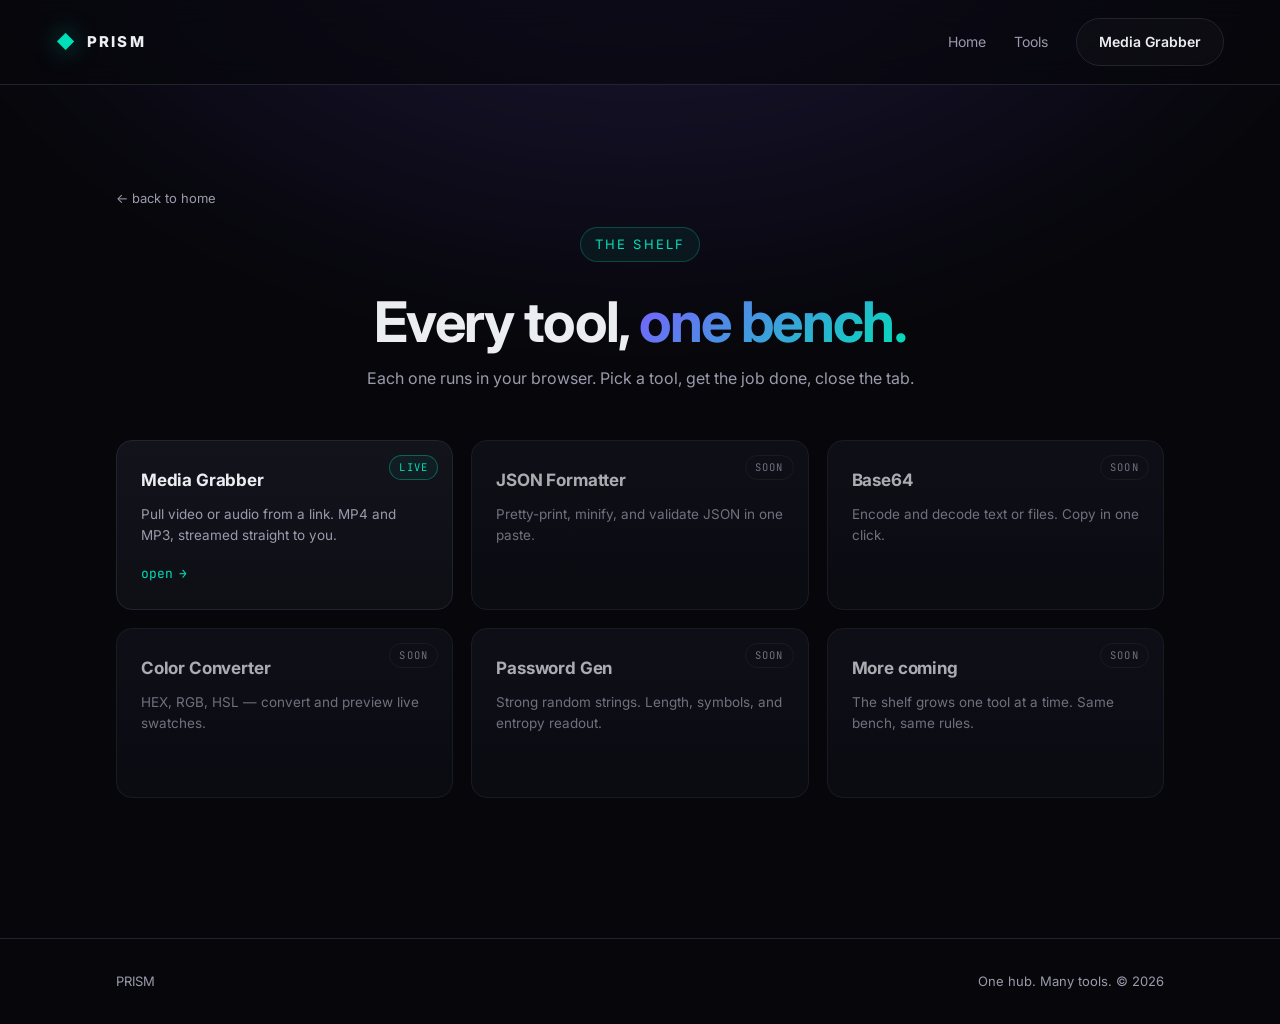
==== public/tools/index.html @ edd63a36 "Add index.html for PRISM tools page" ====
<!DOCTYPE html>
<html lang="en">
<head>
  <meta charset="UTF-8" />
  <meta name="viewport" content="width=device-width, initial-scale=1.0" />
  <meta name="description" content="PRISM tools — every utility on one shelf." />
  <title>PRISM — Tools</title>
  <link rel="preconnect" href="https://fonts.googleapis.com" />
  <link rel="preconnect" href="https://fonts.gstatic.com" crossorigin />
  <link href="https://fonts.googleapis.com/css2?family=Inter:wght@400;500;600;700;800&family=JetBrains+Mono:wght@500;700&display=swap" rel="stylesheet" />
  <link rel="stylesheet" href="../styles.css" />
  <style>
    .hub {
      max-width: 1160px;
      margin: 0 auto;
      padding: clamp(50px, 9vw, 100px) clamp(20px, 5vw, 56px) 80px;
      position: relative;
      z-index: 1;
    }
    .hub-head { text-align: center; margin-bottom: 48px; }
    .hub-head h1 {
      font-size: clamp(30px, 5vw, 56px);
      line-height: 1.08;
      letter-spacing: -0.03em;
      margin: 10px 0 14px;
    }
    .hub-grid {
      display: grid;
      grid-template-columns: repeat(auto-fill, minmax(260px, 1fr));
      gap: 18px;
    }
    .card {
      position: relative;
      display: flex;
      flex-direction: column;
      gap: 10px;
      padding: 26px 24px 24px;
      border: 1px solid var(--line);
      border-radius: var(--radius);
      background: linear-gradient(180deg, var(--panel), var(--bg-soft));
      transition: transform .22s ease, border-color .22s ease, box-shadow .22s ease;
      min-height: 170px;
    }
    .card.live:hover {
      transform: translateY(-4px);
      border-color: var(--accent-2);
      box-shadow: 0 18px 40px rgba(0, 224, 184, 0.08);
    }
    .card.soon { opacity: 0.72; }
    .card.soon:hover { transform: none; }
    .card h2 { font-size: 17px; font-weight: 700; letter-spacing: -0.01em; }
    .card p { color: var(--muted); font-size: 13.5px; line-height: 1.55; }
    .card .go {
      margin-top: auto;
      font-family: var(--mono);
      font-size: 13px;
      color: var(--accent-2);
      display: inline-flex;
      align-items: center;
      gap: 6px;
    }
    .card .go::after { content: "→"; transition: transform .2s ease; }
    .card.live:hover .go::after { transform: translateX(4px); }
    .badge {
      position: absolute;
      top: 14px;
      right: 14px;
      font-family: var(--mono);
      font-size: 10.5px;
      letter-spacing: 0.12em;
      text-transform: uppercase;
      padding: 3px 9px;
      border-radius: 999px;
      border: 1px solid var(--line);
      color: var(--muted);
    }
    .badge.on {
      color: var(--accent-2);
      border-color: rgba(0, 224, 184, 0.35);
      background: rgba(0, 224, 184, 0.06);
    }
    .back {
      display: inline-block;
      margin-bottom: 18px;
      font-size: 13px;
      color: var(--muted);
    }
    .back:hover { color: var(--text); }
  </style>
</head>
<body>
  <div class="beam" aria-hidden="true"></div>

  <header class="nav">
    <a href="/" class="logo">
      <span class="logo-mark">◆</span>
      <span class="logo-text">PRISM</span>
    </a>
    <nav class="nav-links">
      <a href="/">Home</a>
      <a href="/tools">Tools</a>
      <a href="/tools/downloader" class="btn btn-ghost">Media Grabber</a>
    </nav>
    <button class="nav-toggle" aria-label="Menu" aria-expanded="false">
      <span></span><span></span><span></span>
    </button>
  </header>

  <main class="hub">
    <a href="/" class="back">← back to home</a>

    <div class="hub-head">
      <p class="eyebrow">the shelf</p>
      <h1>Every tool, <span class="gradient">one bench.</span></h1>
      <p class="section-sub">Each one runs in your browser. Pick a tool, get the job done, close the tab.</p>
    </div>

    <div class="hub-grid">
      <a class="card live" href="/tools/downloader">
        <span class="badge on">live</span>
        <h2>Media Grabber</h2>
        <p>Pull video or audio from a link. MP4 and MP3, streamed straight to you.</p>
        <span class="go">open</span>
      </a>

      <div class="card soon">
        <span class="badge">soon</span>
        <h2>JSON Formatter</h2>
        <p>Pretty-print, minify, and validate JSON in one paste.</p>
      </div>

      <div class="card soon">
        <span class="badge">soon</span>
        <h2>Base64</h2>
        <p>Encode and decode text or files. Copy in one click.</p>
      </div>

      <div class="card soon">
        <span class="badge">soon</span>
        <h2>Color Converter</h2>
        <p>HEX, RGB, HSL — convert and preview live swatches.</p>
      </div>

      <div class="card soon">
        <span class="badge">soon</span>
        <h2>Password Gen</h2>
        <p>Strong random strings. Length, symbols, and entropy readout.</p>
      </div>

      <div class="card soon">
        <span class="badge">soon</span>
        <h2>More coming</h2>
        <p>The shelf grows one tool at a time. Same bench, same rules.</p>
      </div>
    </div>
  </main>

  <footer class="footer">
    <div class="footer-inner">
      <span class="logo-text">PRISM</span>
      <p>One hub. Many tools. © <span id="year"></span></p>
    </div>
  </footer>

  <script>
    document.getElementById("year").textContent = new Date().getFullYear();
  </script>
</body>
</html>
---- public/styles.css ----
/* PRISM — core styles */
:root {
  --bg: #07070b;
  --bg-soft: #0e0e15;
  --panel: #13131c;
  --line: #23232f;
  --text: #ecedf1;
  --muted: #9a9aac;
  --accent: #7c5cff;
  --accent-2: #00e0b8;
  --grad: linear-gradient(135deg, #7c5cff 0%, #00e0b8 100%);
  --radius: 16px;
  --max: 1160px;
  --font: "Inter", system-ui, -apple-system, sans-serif;
  --mono: "JetBrains Mono", ui-monospace, monospace;
}

* { box-sizing: border-box; margin: 0; padding: 0; }

html { scroll-behavior: smooth; }

body {
  background: var(--bg);
  color: var(--text);
  font-family: var(--font);
  line-height: 1.6;
  -webkit-font-smoothing: antialiased;
  overflow-x: hidden;
}

a { color: inherit; text-decoration: none; }
img { max-width: 100%; display: block; }

/* ambient beam */
.beam {
  position: fixed;
  inset: -20% -10% auto -10%;
  height: 60vh;
  background: radial-gradient(ellipse at 50% 0%, rgba(124, 92, 255, 0.22), transparent 70%);
  filter: blur(40px);
  pointer-events: none;
  z-index: 0;
}

/* nav */
.nav {
  position: sticky;
  top: 0;
  z-index: 50;
  display: flex;
  align-items: center;
  justify-content: space-between;
  gap: 24px;
  padding: 18px clamp(20px, 5vw, 56px);
  backdrop-filter: blur(14px);
  background: rgba(7, 7, 11, 0.65);
  border-bottom: 1px solid var(--line);
}

.logo {
  display: flex;
  align-items: center;
  gap: 10px;
  font-weight: 800;
  letter-spacing: 0.14em;
  font-size: 15px;
}

.logo-mark {
  color: var(--accent-2);
  font-size: 18px;
  filter: drop-shadow(0 0 12px rgba(0, 224, 184, 0.6));
}

.nav-links {
  display: flex;
  align-items: center;
  gap: 28px;
  font-size: 14px;
  color: var(--muted);
}

.nav-links a { transition: color 0.2s ease; }
.nav-links a:hover { color: var(--text); }

.nav-toggle {
  display: none;
  flex-direction: column;
  gap: 5px;
  background: none;
  border: 0;
  cursor: pointer;
  padding: 8px;
}
.nav-toggle span {
  width: 22px;
  height: 2px;
  background: var(--text);
  transition: transform 0.25s ease, opacity 0.25s ease;
}

/* buttons */
.btn {
  display: inline-flex;
  align-items: center;
  gap: 8px;
  padding: 12px 22px;
  border-radius: 999px;
  font-weight: 600;
  font-size: 14px;
  border: 1px solid transparent;
  transition: transform 0.2s ease, box-shadow 0.25s ease, border-color 0.2s ease;
}
.btn:hover { transform: translateY(-2px); }

.btn-primary {
  background: var(--grad);
  color: #05050a;
  box-shadow: 0 10px 30px rgba(124, 92, 255, 0.35);
}
.btn-primary:hover { box-shadow: 0 14px 40px rgba(0, 224, 184, 0.4); }

.btn-ghost {
  border-color: var(--line);
  color: var(--text);
  background: rgba(255, 255, 255, 0.02);
}
.btn-ghost:hover { border-color: var(--accent); }

/* hero */
.hero {
  position: relative;
  z-index: 1;
  display: grid;
  grid-template-columns: 1.15fr 0.85fr;
  align-items: center;
  gap: 40px;
  max-width: var(--max);
  margin: 0 auto;
  padding: clamp(60px, 10vw, 120px) clamp(20px, 5vw, 56px) 80px;
}

.eyebrow {
  display: inline-block;
  font-size: 13px;
  color: var(--accent-2);
  letter-spacing: 0.16em;
  text-transform: uppercase;
  margin-bottom: 20px;
  padding: 6px 14px;
  border: 1px solid rgba(0, 224, 184, 0.25);
  border-radius: 999px;
  background: rgba(0, 224, 184, 0.06);
}

.hero-title {
  font-size: clamp(38px, 6vw, 72px);
  line-height: 1.05;
  font-weight: 800;
  letter-spacing: -0.03em;
  margin-bottom: 24px;
}

.gradient {
  background: var(--grad);
  -webkit-background-clip: text;
  background-clip: text;
  color: transparent;
}

.hero-sub {
  color: var(--muted);
  font-size: clamp(15px, 1.6vw, 18px);
  max-width: 540px;
  margin-bottom: 32px;
}

.hero-cta { display: flex; gap: 14px; flex-wrap: wrap; margin-bottom: 48px; }

.hero-stats {
  display: flex;
  gap: 40px;
  flex-wrap: wrap;
}
.hero-stats div { display: flex; flex-direction: column; }
.hero-stats strong {
  font-family: var(--mono);
  font-size: 26px;
  background: var(--grad);
  -webkit-background-clip: text;
  background-clip: text;
  color: transparent;
}
.hero-stats span { font-size: 13px; color: var(--muted); }

/* prism visual */
.hero-visual { display: grid; place-items: center; min-height: 340px; }
.prism { position: relative; width: 260px; height: 260px; }

.prism-shape {
  position: absolute;
  inset: 60px;
  background: var(--grad);
  clip-path: polygon(50% 0%, 100% 100%, 0% 100%);
  filter: blur(0.4px) drop-shadow(0 0 40px rgba(124, 92, 255, 0.6));
  animation: float 6s ease-in-out infinite;
}

.ray {
  position: absolute;
  width: 2px;
  height: 120px;
  left: 50%;
  top: 50%;
  background: linear-gradient(to top, transparent, var(--accent-2));
  transform-origin: bottom center;
  opacity: 0.85;
  border-radius: 2px;
}
.r1 { transform: rotate(-52deg) translateY(-10px); }
.r2 { transform: rotate(-26deg) translateY(-10px); }
.r3 { transform: rotate(0deg) translateY(-10px); background: linear-gradient(to top, transparent, #b9a8ff); }
.r4 { transform: rotate(26deg) translateY(-10px); }
.r5 { transform: rotate(52deg) translateY(-10px); }

@keyframes float {
  0%, 100% { transform: translateY(0); }
  50% { transform: translateY(-12px); }
}

/* sections */
section { position: relative; z-index: 1; }

.features, .tools-preview, .about {
  max-width: var(--max);
  margin: 0 auto;
  padding: 80px clamp(20px, 5vw, 56px);
}

.section-title {
  font-size: clamp(26px, 3.4vw, 40px);
  font-weight: 800;
  letter-spacing: -0.02em;
  text-align: center;
  margin-bottom: 12px;
}
.section-sub { text-align: center; color: var(--muted); margin-bottom: 48px; max-width: 620px; margin-left: auto; margin-right: auto; }

.feature-grid {
  display: grid;
  grid-template-columns: repeat(auto-fit, minmax(220px, 1fr));
  gap: 20px;
}
.feature {
  padding: 28px 24px;
  border: 1px solid var(--line);
  border-radius: var(--radius);
  background: var(--panel);
  transition: transform 0.25s ease, border-color 0.25s ease;
}
.feature:hover { transform: translateY(-4px); border-color: var(--accent); }
.feature-icon { font-size: 26px; margin-bottom: 14px; }
.feature h3 { font-size: 17px; margin-bottom: 8px; }
.feature p { color: var(--muted); font-size: 14px; }

.tool-grid {
  display: grid;
  grid-template-columns: repeat(auto-fit, minmax(230px, 1fr));
  gap: 20px;
}
.tool-card {
  position: relative;
  padding: 26px 24px;
  border: 1px solid var(--line);
  border-radius: var(--radius);
  background: linear-gradient(180deg, var(--panel), var(--bg-soft));
  transition: transform 0.25s ease, border-color 0.25s ease;
}
.tool-card:hover { transform: translateY(-4px); border-color: var(--accent-2); }
.tool-card h3 { font-size: 17px; margin-bottom: 8px; }
.tool-card p { color: var(--muted); font-size: 14px; }
.tool-badge {
  position: absolute;
  top: 14px;
  right: 14px;
  font-size: 11px;
  font-family: var(--mono);
  text-transform: uppercase;
  letter-spacing: 0.1em;
  color: var(--accent-2);
  padding: 3px 9px;
  border: 1px solid rgba(0, 224, 184, 0.3);
  border-radius: 999px;
}

.about p { max-width: 640px; margin: 0 auto; color: var(--muted); text-align: center; }

/* footer */
.footer {
  position: relative;
  z-index: 1;
  border-top: 1px solid var(--line);
  margin-top: 60px;
}
.footer-inner {
  max-width: var(--max);
  margin: 0 auto;
  padding: 32px clamp(20px, 5vw, 56px);
  display: flex;
  align-items: center;
  justify-content: space-between;
  gap: 16px;
  flex-wrap: wrap;
  color: var(--muted);
  font-size: 13px;
}

/* responsive */
@media (max-width: 860px) {
  .hero { grid-template-columns: 1fr; text-align: center; padding-top: 48px; }
  .hero-cta, .hero-stats { justify-content: center; }
  .hero-sub { margin-left: auto; margin-right: auto; }
  .hero-visual { order: -1; min-height: 260px; }
  .prism { width: 200px; height: 200px; }
  .prism-shape { inset: 46px; }

  .nav-links { display: none; }
  .nav-links.open {
    display: flex;
    position: absolute;
    top: 100%;
    left: 0;
    right: 0;
    flex-direction: column;
    gap: 0;
    background: var(--bg-soft);
    border-bottom: 1px solid var(--line);
    padding: 8px 0;
  }
  .nav-links.open a {
    width: 100%;
    padding: 14px 24px;
  }
  .nav-toggle { display: flex; }
}
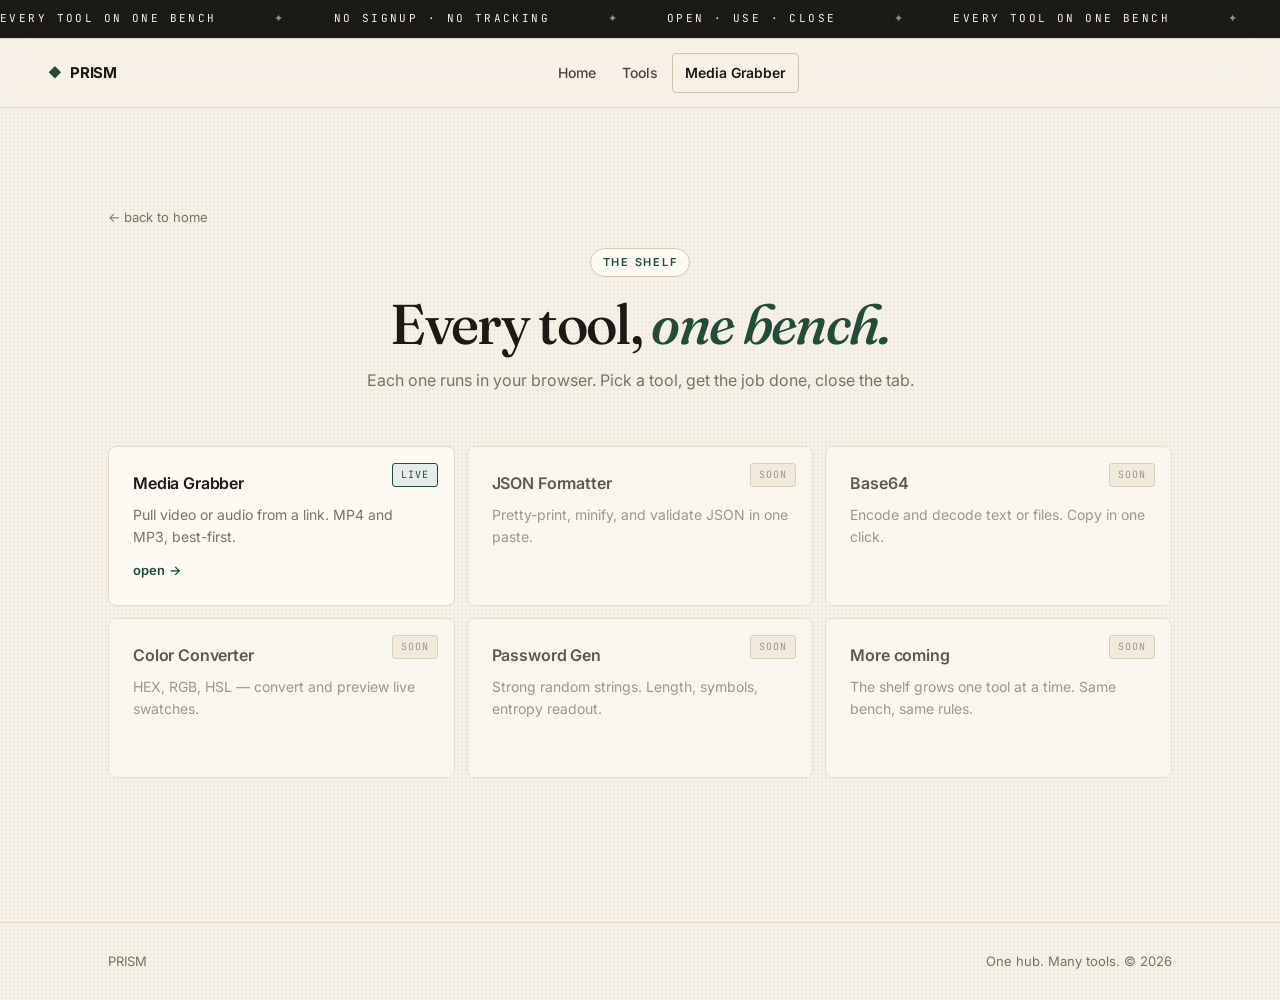
==== commit 584719f2: "Update font and modify tool descriptions in index.html" ====
--- a/public/tools/index.html
+++ b/public/tools/index.html
@@ -7,95 +7,23 @@
   <title>PRISM — Tools</title>
   <link rel="preconnect" href="https://fonts.googleapis.com" />
   <link rel="preconnect" href="https://fonts.gstatic.com" crossorigin />
-  <link href="https://fonts.googleapis.com/css2?family=Inter:wght@400;500;600;700;800&family=JetBrains+Mono:wght@500;700&display=swap" rel="stylesheet" />
+  <link href="https://fonts.googleapis.com/css2?family=Inter:wght@400;500;600;700;800&family=Fraunces:ital,opsz,wght@0,9..144,400..600;1,9..144,400..600&family=JetBrains+Mono:wght@500;700&display=swap" rel="stylesheet" />
   <link rel="stylesheet" href="../styles.css" />
-  <style>
-    .hub {
-      max-width: 1160px;
-      margin: 0 auto;
-      padding: clamp(50px, 9vw, 100px) clamp(20px, 5vw, 56px) 80px;
-      position: relative;
-      z-index: 1;
-    }
-    .hub-head { text-align: center; margin-bottom: 48px; }
-    .hub-head h1 {
-      font-size: clamp(30px, 5vw, 56px);
-      line-height: 1.08;
-      letter-spacing: -0.03em;
-      margin: 10px 0 14px;
-    }
-    .hub-grid {
-      display: grid;
-      grid-template-columns: repeat(auto-fill, minmax(260px, 1fr));
-      gap: 18px;
-    }
-    .card {
-      position: relative;
-      display: flex;
-      flex-direction: column;
-      gap: 10px;
-      padding: 26px 24px 24px;
-      border: 1px solid var(--line);
-      border-radius: var(--radius);
-      background: linear-gradient(180deg, var(--panel), var(--bg-soft));
-      transition: transform .22s ease, border-color .22s ease, box-shadow .22s ease;
-      min-height: 170px;
-    }
-    .card.live:hover {
-      transform: translateY(-4px);
-      border-color: var(--accent-2);
-      box-shadow: 0 18px 40px rgba(0, 224, 184, 0.08);
-    }
-    .card.soon { opacity: 0.72; }
-    .card.soon:hover { transform: none; }
-    .card h2 { font-size: 17px; font-weight: 700; letter-spacing: -0.01em; }
-    .card p { color: var(--muted); font-size: 13.5px; line-height: 1.55; }
-    .card .go {
-      margin-top: auto;
-      font-family: var(--mono);
-      font-size: 13px;
-      color: var(--accent-2);
-      display: inline-flex;
-      align-items: center;
-      gap: 6px;
-    }
-    .card .go::after { content: "→"; transition: transform .2s ease; }
-    .card.live:hover .go::after { transform: translateX(4px); }
-    .badge {
-      position: absolute;
-      top: 14px;
-      right: 14px;
-      font-family: var(--mono);
-      font-size: 10.5px;
-      letter-spacing: 0.12em;
-      text-transform: uppercase;
-      padding: 3px 9px;
-      border-radius: 999px;
-      border: 1px solid var(--line);
-      color: var(--muted);
-    }
-    .badge.on {
-      color: var(--accent-2);
-      border-color: rgba(0, 224, 184, 0.35);
-      background: rgba(0, 224, 184, 0.06);
-    }
-    .back {
-      display: inline-block;
-      margin-bottom: 18px;
-      font-size: 13px;
-      color: var(--muted);
-    }
-    .back:hover { color: var(--text); }
-  </style>
 </head>
 <body>
-  <div class="beam" aria-hidden="true"></div>
+  <div class="ticker" aria-hidden="true">
+    <div class="ticker-track">
+      <span>Every tool on one bench</span>
+      <span>No signup · no tracking</span>
+      <span>Open · use · close</span>
+      <span>Every tool on one bench</span>
+      <span>No signup · no tracking</span>
+      <span>Open · use · close</span>
+    </div>
+  </div>
 
   <header class="nav">
-    <a href="/" class="logo">
-      <span class="logo-mark">◆</span>
-      <span class="logo-text">PRISM</span>
-    </a>
+    <a href="/" class="logo"><span class="logo-mark">◆</span><span class="logo-text">PRISM</span></a>
     <nav class="nav-links">
       <a href="/">Home</a>
       <a href="/tools">Tools</a>
@@ -111,7 +39,7 @@
 
     <div class="hub-head">
       <p class="eyebrow">the shelf</p>
-      <h1>Every tool, <span class="gradient">one bench.</span></h1>
+      <h1>Every tool, <em style="font-style:italic;color:var(--accent)">one bench.</em></h1>
       <p class="section-sub">Each one runs in your browser. Pick a tool, get the job done, close the tab.</p>
     </div>
 
@@ -119,7 +47,7 @@
       <a class="card live" href="/tools/downloader">
         <span class="badge on">live</span>
         <h2>Media Grabber</h2>
-        <p>Pull video or audio from a link. MP4 and MP3, streamed straight to you.</p>
+        <p>Pull video or audio from a link. MP4 and MP3, best-first.</p>
         <span class="go">open</span>
       </a>
 
@@ -144,7 +72,7 @@
       <div class="card soon">
         <span class="badge">soon</span>
         <h2>Password Gen</h2>
-        <p>Strong random strings. Length, symbols, and entropy readout.</p>
+        <p>Strong random strings. Length, symbols, entropy readout.</p>
       </div>
 
       <div class="card soon">
--- a/public/styles.css
+++ b/public/styles.css
@@ -1,48 +1,126 @@
-/* PRISM — core styles */
+/* PRISM — design system v3, store palette */
 :root {
-  --bg: #07070b;
-  --bg-soft: #0e0e15;
-  --panel: #13131c;
-  --line: #23232f;
-  --text: #ecedf1;
-  --muted: #9a9aac;
-  --accent: #7c5cff;
-  --accent-2: #00e0b8;
-  --grad: linear-gradient(135deg, #7c5cff 0%, #00e0b8 100%);
-  --radius: 16px;
+  color-scheme: light dark;
+
+  --bg: #f6f1e7;
+  --surface: #fdfaf3;
+  --surface-2: #efe8da;
+  --text: #1c1a16;
+  --text-2: #4a453c;
+  --muted: #7a7264;
+  --line: #e2d9c7;
+  --line-strong: #d0c4ad;
+
+  --accent: #1f4d3a;
+  --accent-hover: #163a2b;
+  --accent-soft: #e6ede9;
+  --accent-text: #ffffff;
+
+  --radius: 4px;
+  --radius-lg: 8px;
+
   --max: 1160px;
-  --font: "Inter", system-ui, -apple-system, sans-serif;
+  --font: "Inter", system-ui, -apple-system, "Segoe UI", sans-serif;
+  --display: "Fraunces", "Playfair Display", Georgia, serif;
   --mono: "JetBrains Mono", ui-monospace, monospace;
-}
-
-* { box-sizing: border-box; margin: 0; padding: 0; }
-
-html { scroll-behavior: smooth; }
+  --ease: cubic-bezier(.4, 0, .2, 1);
+  --speed: 180ms;
+
+  --shadow-sm: 0 1px 0 rgba(28, 26, 22, .06);
+  --shadow-md: 0 1px 0 rgba(28, 26, 22, .06), 0 8px 24px rgba(28, 26, 22, .06);
+  --shadow-lg: 0 1px 0 rgba(28, 26, 22, .06), 0 16px 40px rgba(28, 26, 22, .1);
+
+  /* compat aliases for pages not yet reworked */
+  --panel: var(--surface);
+  --bg-soft: var(--surface-2);
+  --accent-2: var(--accent);
+  --grad: var(--accent);
+}
+
+@media (prefers-color-scheme: dark) {
+  :root {
+    --bg: #14120e;
+    --surface: #1b1813;
+    --surface-2: #221f19;
+    --text: #f2ead8;
+    --text-2: #c4b9a3;
+    --muted: #8f8570;
+    --line: #2c2820;
+    --line-strong: #3d372c;
+
+    --accent: #6abf91;
+    --accent-hover: #8dd4ad;
+    --accent-soft: #1a2a22;
+    --accent-text: #0f1a14;
+
+    --shadow-sm: 0 1px 0 rgba(0,0,0,.3);
+    --shadow-md: 0 1px 0 rgba(0,0,0,.3), 0 8px 24px rgba(0,0,0,.4);
+    --shadow-lg: 0 1px 0 rgba(0,0,0,.3), 0 16px 40px rgba(0,0,0,.5);
+  }
+}
+
+*, *::before, *::after { box-sizing: border-box; margin: 0; padding: 0; }
+
+html { scroll-behavior: smooth; -webkit-text-size-adjust: 100%; }
 
 body {
   background: var(--bg);
   color: var(--text);
   font-family: var(--font);
+  font-size: 16px;
   line-height: 1.6;
   -webkit-font-smoothing: antialiased;
+  -moz-osx-font-smoothing: grayscale;
   overflow-x: hidden;
+
+  /* subtle paper grain */
+  background-image:
+    radial-gradient(rgba(28, 26, 22, .035) 1px, transparent 1px);
+  background-size: 4px 4px;
+}
+@media (prefers-color-scheme: dark) {
+  body {
+    background-image: radial-gradient(rgba(255, 240, 200, .02) 1px, transparent 1px);
+  }
 }
 
 a { color: inherit; text-decoration: none; }
 img { max-width: 100%; display: block; }
-
-/* ambient beam */
-.beam {
-  position: fixed;
-  inset: -20% -10% auto -10%;
-  height: 60vh;
-  background: radial-gradient(ellipse at 50% 0%, rgba(124, 92, 255, 0.22), transparent 70%);
-  filter: blur(40px);
-  pointer-events: none;
-  z-index: 0;
-}
-
-/* nav */
+button { font: inherit; cursor: pointer; }
+
+/* kill legacy decorative layers */
+.beam, .aurora, .prism, .prism-shape, .ray, .grid-veil, .orb { display: none; }
+
+/* ---- awning ticker ---- */
+.ticker {
+  background: var(--text);
+  color: var(--bg);
+  overflow: hidden;
+  border-bottom: 1px solid var(--line);
+  position: relative;
+  z-index: 60;
+}
+.ticker-track {
+  display: flex;
+  gap: 48px;
+  padding: 10px 0;
+  font-family: var(--mono);
+  font-size: 11px;
+  letter-spacing: 0.22em;
+  text-transform: uppercase;
+  white-space: nowrap;
+  animation: drift 32s linear infinite;
+  will-change: transform;
+}
+.ticker-track span { flex-shrink: 0; }
+.ticker-track span::after { content: " ✦"; opacity: .55; margin-left: 48px; }
+
+@keyframes drift {
+  from { transform: translateX(0); }
+  to   { transform: translateX(-50%); }
+}
+
+/* ---- nav ---- */
 .nav {
   position: sticky;
   top: 0;
@@ -51,261 +129,411 @@
   align-items: center;
   justify-content: space-between;
   gap: 24px;
-  padding: 18px clamp(20px, 5vw, 56px);
-  backdrop-filter: blur(14px);
-  background: rgba(7, 7, 11, 0.65);
+  padding: 14px clamp(20px, 5vw, 48px);
+  background: color-mix(in srgb, var(--bg) 88%, transparent);
+  backdrop-filter: saturate(180%) blur(12px);
+  -webkit-backdrop-filter: saturate(180%) blur(12px);
   border-bottom: 1px solid var(--line);
 }
 
 .logo {
   display: flex;
   align-items: center;
-  gap: 10px;
-  font-weight: 800;
-  letter-spacing: 0.14em;
+  gap: 8px;
+  font-weight: 700;
   font-size: 15px;
-}
-
-.logo-mark {
-  color: var(--accent-2);
-  font-size: 18px;
-  filter: drop-shadow(0 0 12px rgba(0, 224, 184, 0.6));
-}
+  letter-spacing: -0.01em;
+}
+.logo-mark { color: var(--accent); font-size: 13px; }
 
 .nav-links {
   display: flex;
   align-items: center;
-  gap: 28px;
+  gap: 2px;
   font-size: 14px;
-  color: var(--muted);
-}
-
-.nav-links a { transition: color 0.2s ease; }
-.nav-links a:hover { color: var(--text); }
-
-.nav-toggle {
-  display: none;
-  flex-direction: column;
-  gap: 5px;
-  background: none;
-  border: 0;
-  cursor: pointer;
-  padding: 8px;
-}
-.nav-toggle span {
-  width: 22px;
-  height: 2px;
-  background: var(--text);
-  transition: transform 0.25s ease, opacity 0.25s ease;
-}
-
-/* buttons */
+  font-weight: 500;
+  color: var(--text-2);
+}
+.nav-links a {
+  padding: 8px 12px;
+  border-radius: var(--radius);
+  transition: color var(--speed) var(--ease), background var(--speed) var(--ease);
+}
+.nav-links a:hover { color: var(--text); background: var(--surface-2); }
+
+/* ---- buttons ---- */
 .btn {
   display: inline-flex;
   align-items: center;
+  justify-content: center;
   gap: 8px;
-  padding: 12px 22px;
-  border-radius: 999px;
+  padding: 10px 18px;
+  border-radius: var(--radius);
   font-weight: 600;
   font-size: 14px;
+  letter-spacing: -0.005em;
   border: 1px solid transparent;
-  transition: transform 0.2s ease, box-shadow 0.25s ease, border-color 0.2s ease;
-}
-.btn:hover { transform: translateY(-2px); }
+  transition: all var(--speed) var(--ease);
+  white-space: nowrap;
+}
+.btn-lg { padding: 14px 24px; font-size: 15px; width: 100%; }
 
 .btn-primary {
-  background: var(--grad);
-  color: #05050a;
-  box-shadow: 0 10px 30px rgba(124, 92, 255, 0.35);
-}
-.btn-primary:hover { box-shadow: 0 14px 40px rgba(0, 224, 184, 0.4); }
+  background: var(--accent);
+  color: var(--accent-text);
+  border-color: var(--accent);
+}
+.btn-primary:hover { background: var(--accent-hover); border-color: var(--accent-hover); }
+.btn-primary:disabled { opacity: 0.55; cursor: not-allowed; }
 
 .btn-ghost {
-  border-color: var(--line);
+  background: transparent;
   color: var(--text);
-  background: rgba(255, 255, 255, 0.02);
-}
-.btn-ghost:hover { border-color: var(--accent); }
-
-/* hero */
+  border-color: var(--line-strong);
+}
+.btn-ghost:hover { border-color: var(--text); background: var(--surface-2); }
+
+/* ---- shared type ---- */
+section { position: relative; }
+
+.section-title {
+  font-family: var(--display);
+  font-size: clamp(28px, 3.4vw, 42px);
+  font-weight: 600;
+  letter-spacing: -0.02em;
+  text-align: center;
+  margin-bottom: 10px;
+  line-height: 1.1;
+}
+.section-sub {
+  text-align: center;
+  color: var(--muted);
+  margin: 0 auto 48px;
+  max-width: 580px;
+  font-size: 16px;
+}
+.muted { color: var(--muted); }
+
+.eyebrow {
+  display: inline-block;
+  font-size: 11px;
+  font-weight: 600;
+  color: var(--accent);
+  letter-spacing: 0.16em;
+  text-transform: uppercase;
+  padding: 5px 12px;
+  border: 1px solid var(--line-strong);
+  border-radius: 999px;
+  background: var(--surface);
+  margin-bottom: 18px;
+}
+
+.gradient { color: var(--accent); }
+
+/* ---- hero ---- */
 .hero {
-  position: relative;
-  z-index: 1;
+  max-width: var(--max);
+  margin: 0 auto;
+  padding: clamp(64px, 10vw, 120px) clamp(20px, 5vw, 48px) 64px;
   display: grid;
   grid-template-columns: 1.15fr 0.85fr;
-  align-items: center;
-  gap: 40px;
-  max-width: var(--max);
-  margin: 0 auto;
-  padding: clamp(60px, 10vw, 120px) clamp(20px, 5vw, 56px) 80px;
-}
-
-.eyebrow {
-  display: inline-block;
-  font-size: 13px;
-  color: var(--accent-2);
-  letter-spacing: 0.16em;
-  text-transform: uppercase;
-  margin-bottom: 20px;
-  padding: 6px 14px;
-  border: 1px solid rgba(0, 224, 184, 0.25);
-  border-radius: 999px;
-  background: rgba(0, 224, 184, 0.06);
+  gap: 56px;
+  align-items: center;
+  position: relative;
 }
 
 .hero-title {
-  font-size: clamp(38px, 6vw, 72px);
-  line-height: 1.05;
-  font-weight: 800;
+  font-family: var(--display);
+  font-size: clamp(44px, 6.2vw, 84px);
+  line-height: 1.02;
   letter-spacing: -0.03em;
+  font-weight: 500;
   margin-bottom: 24px;
 }
-
-.gradient {
-  background: var(--grad);
-  -webkit-background-clip: text;
-  background-clip: text;
-  color: transparent;
+.hero-title em {
+  font-style: italic;
+  color: var(--accent);
 }
 
 .hero-sub {
-  color: var(--muted);
-  font-size: clamp(15px, 1.6vw, 18px);
-  max-width: 540px;
+  color: var(--text-2);
+  font-size: clamp(15px, 1.5vw, 18px);
+  max-width: 520px;
   margin-bottom: 32px;
-}
-
-.hero-cta { display: flex; gap: 14px; flex-wrap: wrap; margin-bottom: 48px; }
+  line-height: 1.6;
+}
+.hero-cta { display: flex; gap: 10px; flex-wrap: wrap; margin-bottom: 44px; }
 
 .hero-stats {
   display: flex;
   gap: 40px;
   flex-wrap: wrap;
-}
-.hero-stats div { display: flex; flex-direction: column; }
+  padding-top: 28px;
+  border-top: 1px solid var(--line);
+}
+.hero-stats > div { display: flex; flex-direction: column; gap: 2px; }
 .hero-stats strong {
   font-family: var(--mono);
-  font-size: 26px;
-  background: var(--grad);
-  -webkit-background-clip: text;
-  background-clip: text;
-  color: transparent;
-}
-.hero-stats span { font-size: 13px; color: var(--muted); }
-
-/* prism visual */
-.hero-visual { display: grid; place-items: center; min-height: 340px; }
-.prism { position: relative; width: 260px; height: 260px; }
-
-.prism-shape {
+  font-size: 22px;
+  font-weight: 700;
+  letter-spacing: -0.02em;
+}
+.hero-stats span {
+  font-size: 11.5px;
+  color: var(--muted);
+  text-transform: uppercase;
+  letter-spacing: 0.1em;
+}
+
+/* ---- hero showcase card (store window) ---- */
+.hero-visual {
+  position: relative;
+  display: grid;
+  place-items: center;
+  min-height: 380px;
+}
+.showcase {
+  position: relative;
+  width: 100%;
+  max-width: 380px;
+  aspect-ratio: 4 / 5;
+  border: 1px solid var(--line-strong);
+  border-radius: var(--radius-lg);
+  background: var(--surface);
+  box-shadow: var(--shadow-lg);
+  padding: 28px;
+  display: flex;
+  flex-direction: column;
+  gap: 16px;
+  overflow: hidden;
+  animation: rise 700ms var(--ease) both;
+}
+.showcase::before {
+  content: "";
   position: absolute;
-  inset: 60px;
-  background: var(--grad);
-  clip-path: polygon(50% 0%, 100% 100%, 0% 100%);
-  filter: blur(0.4px) drop-shadow(0 0 40px rgba(124, 92, 255, 0.6));
-  animation: float 6s ease-in-out infinite;
-}
-
-.ray {
-  position: absolute;
-  width: 2px;
-  height: 120px;
-  left: 50%;
-  top: 50%;
-  background: linear-gradient(to top, transparent, var(--accent-2));
-  transform-origin: bottom center;
-  opacity: 0.85;
-  border-radius: 2px;
-}
-.r1 { transform: rotate(-52deg) translateY(-10px); }
-.r2 { transform: rotate(-26deg) translateY(-10px); }
-.r3 { transform: rotate(0deg) translateY(-10px); background: linear-gradient(to top, transparent, #b9a8ff); }
-.r4 { transform: rotate(26deg) translateY(-10px); }
-.r5 { transform: rotate(52deg) translateY(-10px); }
-
-@keyframes float {
-  0%, 100% { transform: translateY(0); }
-  50% { transform: translateY(-12px); }
-}
-
-/* sections */
-section { position: relative; z-index: 1; }
-
+  inset: 0;
+  background-image: repeating-linear-gradient(
+    135deg,
+    transparent 0 22px,
+    color-mix(in srgb, var(--accent) 5%, transparent) 22px 44px
+  );
+  opacity: .5;
+  pointer-events: none;
+}
+.showcase-head {
+  display: flex;
+  align-items: center;
+  justify-content: space-between;
+  font-family: var(--mono);
+  font-size: 11px;
+  letter-spacing: 0.14em;
+  text-transform: uppercase;
+  color: var(--muted);
+  position: relative;
+}
+.showcase-head .dot {
+  width: 8px; height: 8px; border-radius: 50%;
+  background: var(--accent);
+  box-shadow: 0 0 0 3px var(--accent-soft);
+}
+.showcase-title {
+  font-family: var(--display);
+  font-size: 28px;
+  font-weight: 500;
+  line-height: 1.15;
+  letter-spacing: -0.02em;
+  position: relative;
+  margin-top: auto;
+}
+.showcase-title em { font-style: italic; color: var(--accent); }
+.showcase-line {
+  height: 1px;
+  background: var(--line-strong);
+  position: relative;
+}
+.showcase-rows {
+  display: flex;
+  flex-direction: column;
+  gap: 8px;
+  position: relative;
+}
+.showcase-row {
+  display: flex;
+  align-items: center;
+  justify-content: space-between;
+  padding: 10px 12px;
+  border: 1px solid var(--line);
+  border-radius: var(--radius);
+  background: var(--bg);
+  font-size: 13px;
+  animation: rowIn 500ms var(--ease) both;
+}
+.showcase-row:nth-child(1) { animation-delay: .5s; }
+.showcase-row:nth-child(2) { animation-delay: .7s; }
+.showcase-row:nth-child(3) { animation-delay: .9s; }
+.showcase-row span:first-child {
+  font-family: var(--mono);
+  font-weight: 600;
+  font-size: 12px;
+}
+.showcase-row .arrow { color: var(--accent); font-weight: 600; }
+
+@keyframes rowIn {
+  from { opacity: 0; transform: translateY(8px); }
+  to   { opacity: 1; transform: translateY(0); }
+}
+
+/* ---- features ---- */
 .features, .tools-preview, .about {
   max-width: var(--max);
   margin: 0 auto;
-  padding: 80px clamp(20px, 5vw, 56px);
-}
-
-.section-title {
-  font-size: clamp(26px, 3.4vw, 40px);
-  font-weight: 800;
-  letter-spacing: -0.02em;
-  text-align: center;
-  margin-bottom: 12px;
-}
-.section-sub { text-align: center; color: var(--muted); margin-bottom: 48px; max-width: 620px; margin-left: auto; margin-right: auto; }
+  padding: 88px clamp(20px, 5vw, 48px);
+}
+.about { text-align: center; }
+.about p { max-width: 640px; margin: 0 auto; color: var(--muted); }
 
 .feature-grid {
   display: grid;
   grid-template-columns: repeat(auto-fit, minmax(220px, 1fr));
-  gap: 20px;
+  gap: 14px;
 }
 .feature {
   padding: 28px 24px;
   border: 1px solid var(--line);
+  border-radius: var(--radius-lg);
+  background: var(--surface);
+  transition: transform var(--speed) var(--ease), box-shadow var(--speed) var(--ease), border-color var(--speed) var(--ease);
+}
+.feature:hover {
+  transform: translateY(-2px);
+  box-shadow: var(--shadow-md);
+  border-color: var(--line-strong);
+}
+.feature-icon {
+  width: 36px;
+  height: 36px;
+  display: grid;
+  place-items: center;
   border-radius: var(--radius);
-  background: var(--panel);
-  transition: transform 0.25s ease, border-color 0.25s ease;
-}
-.feature:hover { transform: translateY(-4px); border-color: var(--accent); }
-.feature-icon { font-size: 26px; margin-bottom: 14px; }
-.feature h3 { font-size: 17px; margin-bottom: 8px; }
-.feature p { color: var(--muted); font-size: 14px; }
-
+  background: var(--accent-soft);
+  color: var(--accent);
+  font-size: 16px;
+  margin-bottom: 14px;
+  font-weight: 600;
+}
+.feature h3 { font-size: 16px; font-weight: 600; margin-bottom: 6px; letter-spacing: -0.01em; }
+.feature p { color: var(--muted); font-size: 14px; line-height: 1.55; }
+
+/* ---- tool cards ---- */
 .tool-grid {
   display: grid;
-  grid-template-columns: repeat(auto-fit, minmax(230px, 1fr));
-  gap: 20px;
+  grid-template-columns: repeat(auto-fill, minmax(240px, 1fr));
+  gap: 12px;
 }
 .tool-card {
   position: relative;
-  padding: 26px 24px;
+  padding: 24px;
   border: 1px solid var(--line);
-  border-radius: var(--radius);
-  background: linear-gradient(180deg, var(--panel), var(--bg-soft));
-  transition: transform 0.25s ease, border-color 0.25s ease;
-}
-.tool-card:hover { transform: translateY(-4px); border-color: var(--accent-2); }
-.tool-card h3 { font-size: 17px; margin-bottom: 8px; }
-.tool-card p { color: var(--muted); font-size: 14px; }
-.tool-badge {
+  border-radius: var(--radius-lg);
+  background: var(--surface);
+  transition: transform var(--speed) var(--ease), box-shadow var(--speed) var(--ease), border-color var(--speed) var(--ease);
+}
+.tool-card:hover {
+  transform: translateY(-2px);
+  box-shadow: var(--shadow-md);
+  border-color: var(--line-strong);
+}
+.tool-card h3 { font-size: 16px; font-weight: 600; margin-bottom: 6px; }
+.tool-card p { color: var(--muted); font-size: 14px; line-height: 1.55; }
+.tool-badge, .badge {
   position: absolute;
-  top: 14px;
-  right: 14px;
-  font-size: 11px;
+  top: 16px;
+  right: 16px;
   font-family: var(--mono);
+  font-size: 10px;
+  letter-spacing: 0.1em;
   text-transform: uppercase;
-  letter-spacing: 0.1em;
-  color: var(--accent-2);
-  padding: 3px 9px;
-  border: 1px solid rgba(0, 224, 184, 0.3);
-  border-radius: 999px;
-}
-
-.about p { max-width: 640px; margin: 0 auto; color: var(--muted); text-align: center; }
-
-/* footer */
-.footer {
-  position: relative;
-  z-index: 1;
-  border-top: 1px solid var(--line);
-  margin-top: 60px;
-}
+  padding: 3px 8px;
+  border-radius: 3px;
+  border: 1px solid var(--line-strong);
+  color: var(--muted);
+  background: var(--surface-2);
+}
+.badge.on, .tool-badge.on {
+  color: var(--accent);
+  border-color: var(--accent);
+  background: var(--accent-soft);
+}
+
+/* ---- hub ---- */
+.hub {
+  max-width: var(--max);
+  margin: 0 auto;
+  padding: clamp(48px, 8vw, 96px) clamp(20px, 5vw, 48px) 80px;
+}
+.hub-head { text-align: center; margin-bottom: 52px; }
+.hub-head h1 {
+  font-family: var(--display);
+  font-size: clamp(36px, 4.6vw, 56px);
+  font-weight: 500;
+  letter-spacing: -0.03em;
+  line-height: 1.05;
+  margin-bottom: 14px;
+}
+.hub-grid {
+  display: grid;
+  grid-template-columns: repeat(auto-fill, minmax(260px, 1fr));
+  gap: 12px;
+}
+.card {
+  position: relative;
+  display: flex;
+  flex-direction: column;
+  gap: 8px;
+  padding: 24px;
+  border: 1px solid var(--line);
+  border-radius: var(--radius-lg);
+  background: var(--surface);
+  min-height: 160px;
+  transition: transform var(--speed) var(--ease), box-shadow var(--speed) var(--ease), border-color var(--speed) var(--ease);
+}
+.card.live:hover {
+  transform: translateY(-3px);
+  box-shadow: var(--shadow-md);
+  border-color: var(--line-strong);
+}
+.card.soon { opacity: 0.7; }
+.card.soon:hover { transform: none; }
+.card h2 { font-size: 16px; font-weight: 600; letter-spacing: -0.01em; }
+.card p { color: var(--muted); font-size: 14px; line-height: 1.55; flex-grow: 1; }
+.card .go {
+  margin-top: auto;
+  font-size: 13px;
+  font-weight: 600;
+  color: var(--accent);
+  display: inline-flex;
+  align-items: center;
+  gap: 4px;
+  transition: gap var(--speed) var(--ease);
+}
+.card.live:hover .go { gap: 8px; }
+.card .go::after { content: "→"; }
+
+.back {
+  display: inline-block;
+  margin-bottom: 20px;
+  font-size: 13px;
+  color: var(--muted);
+  transition: color var(--speed) var(--ease);
+}
+.back:hover { color: var(--text); }
+
+/* ---- footer ---- */
+.footer { border-top: 1px solid var(--line); margin-top: 64px; }
 .footer-inner {
   max-width: var(--max);
   margin: 0 auto;
-  padding: 32px clamp(20px, 5vw, 56px);
+  padding: 28px clamp(20px, 5vw, 48px);
   display: flex;
   align-items: center;
   justify-content: space-between;
@@ -315,14 +543,28 @@
   font-size: 13px;
 }
 
-/* responsive */
+/* ---- motion ---- */
+@keyframes rise {
+  from { opacity: 0; transform: translateY(14px); }
+  to   { opacity: 1; transform: translateY(0); }
+}
+.reveal {
+  animation: rise 600ms var(--ease) both;
+  animation-delay: var(--d, 0s);
+}
+@media (prefers-reduced-motion: reduce) {
+  .reveal, .showcase, .showcase-row, .ticker-track {
+    animation: none !important;
+  }
+  * { transition-duration: 0.01ms !important; }
+}
+
+/* ---- responsive ---- */
 @media (max-width: 860px) {
-  .hero { grid-template-columns: 1fr; text-align: center; padding-top: 48px; }
-  .hero-cta, .hero-stats { justify-content: center; }
-  .hero-sub { margin-left: auto; margin-right: auto; }
-  .hero-visual { order: -1; min-height: 260px; }
-  .prism { width: 200px; height: 200px; }
-  .prism-shape { inset: 46px; }
+  .hero { grid-template-columns: 1fr; padding-top: 48px; gap: 40px; }
+  .hero-visual { order: -1; min-height: 300px; }
+  .showcase { max-width: 320px; }
+  .hero-stats { gap: 24px; }
 
   .nav-links { display: none; }
   .nav-links.open {
@@ -332,14 +574,26 @@
     left: 0;
     right: 0;
     flex-direction: column;
+    align-items: stretch;
     gap: 0;
-    background: var(--bg-soft);
+    background: var(--surface);
     border-bottom: 1px solid var(--line);
-    padding: 8px 0;
+    padding: 8px;
   }
-  .nav-links.open a {
-    width: 100%;
-    padding: 14px 24px;
+  .nav-links.open a { padding: 12px; }
+
+  .nav-toggle {
+    display: flex;
+    flex-direction: column;
+    gap: 4px;
+    background: none;
+    border: 0;
+    padding: 6px;
   }
-  .nav-toggle { display: flex; }
-}
+  .nav-toggle span {
+    width: 20px;
+    height: 1.5px;
+    background: var(--text);
+    border-radius: 1px;
+  }
+}
